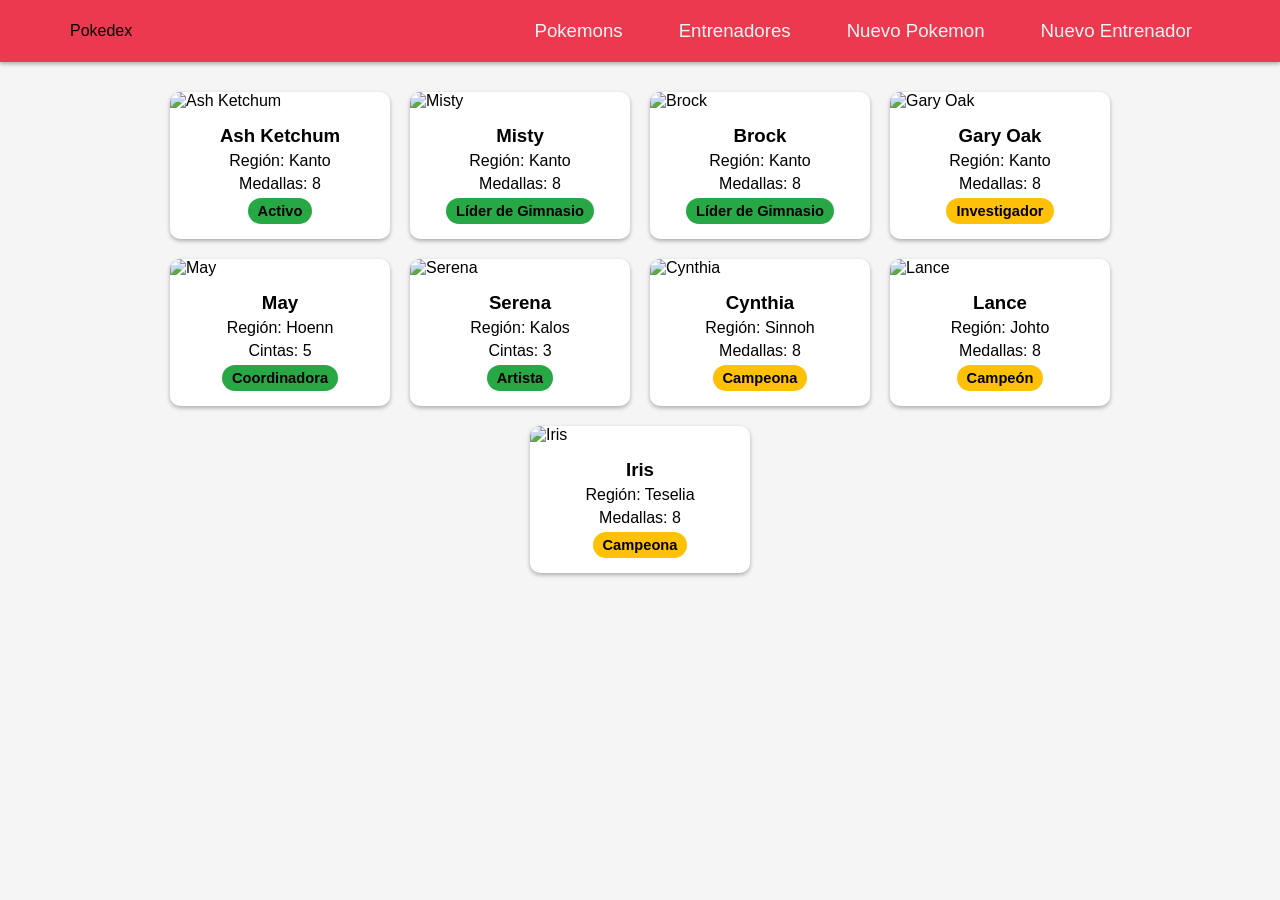
==== trainers.html @ af018716 "avence #2" ====
<!DOCTYPE html>
<html lang="es">
<head>
    <meta charset="UTF-8">
    <meta name="viewport" content="width=device-width, initial-scale=1.0">
    <title>Pokedex</title>
    <link rel="stylesheet" href="assets/css/menu.css">
    <link rel="stylesheet" href="assets/css/trainers.css">
    <link href="https://fonts.cdnfonts.com/css/pokemon-solid" rel="stylesheet">
</head>
<body>
    <nav class="navbar">
        <div class="nav-container">
            <div class="nav-logo">Pokedex</div>
            <ul class="nav-menu">
                <li class="nav-item"><a href="index.html" class="nav-link">Pokemons</a></li>
                <li class="nav-item"><a href="trainers.html" class="nav-link">Entrenadores</a></li>
                <li class="nav-item"><a href="#nuevo-pokemon" class="nav-link">Nuevo Pokemon</a></li>
                <li class="nav-item"><a href="#nuevo-entrenador" class="nav-link">Nuevo Entrenador</a></li>
            </ul>
        </div>
    </nav>

    <main class="container">
        <section id="entrenadores" class="trainers-grid">
            <div class="trainer-card">
                <img src="https://i.pravatar.cc/300?img=12" alt="Ash Ketchum" class="trainer-image">
                <div class="trainer-info">
                    <h3 class="trainer-name">Ash Ketchum</h3>
                    <p class="trainer-region">Región: Kanto</p>
                    <p class="trainer-badges">Medallas: 8</p>
                    <span class="trainer-status status-active">Activo</span>
                </div>
            </div>

            <div class="trainer-card">
                <img src="https://i.pravatar.cc/300?img=47" alt="Misty" class="trainer-image">
                <div class="trainer-info">
                    <h3 class="trainer-name">Misty</h3>
                    <p class="trainer-region">Región: Kanto</p>
                    <p class="trainer-badges">Medallas: 8</p>
                    <span class="trainer-status status-active">Líder de Gimnasio</span>
                </div>
            </div>

            <div class="trainer-card">
                <img src="https://i.pravatar.cc/300?img=33" alt="Brock" class="trainer-image">
                <div class="trainer-info">
                    <h3 class="trainer-name">Brock</h3>
                    <p class="trainer-region">Región: Kanto</p>
                    <p class="trainer-badges">Medallas: 8</p>
                    <span class="trainer-status status-active">Líder de Gimnasio</span>
                </div>
            </div>

            <div class="trainer-card">
                <img src="https://i.pravatar.cc/300?img=15" alt="Gary Oak" class="trainer-image">
                <div class="trainer-info">
                    <h3 class="trainer-name">Gary Oak</h3>
                    <p class="trainer-region">Región: Kanto</p>
                    <p class="trainer-badges">Medallas: 8</p>
                    <span class="trainer-status status-champion">Investigador</span>
                </div>
            </div>

            <div class="trainer-card">
                <img src="https://i.pravatar.cc/300?img=44" alt="May" class="trainer-image">
                <div class="trainer-info">
                    <h3 class="trainer-name">May</h3>
                    <p class="trainer-region">Región: Hoenn</p>
                    <p class="trainer-badges">Cintas: 5</p>
                    <span class="trainer-status status-active">Coordinadora</span>
                </div>
            </div>

            <div class="trainer-card">
                <img src="https://i.pravatar.cc/300?img=48" alt="Serena" class="trainer-image">
                <div class="trainer-info">
                    <h3 class="trainer-name">Serena</h3>
                    <p class="trainer-region">Región: Kalos</p>
                    <p class="trainer-badges">Cintas: 3</p>
                    <span class="trainer-status status-active">Artista</span>
                </div>
            </div>

            <div class="trainer-card">
                <img src="https://i.pravatar.cc/300?img=45" alt="Cynthia" class="trainer-image">
                <div class="trainer-info">
                    <h3 class="trainer-name">Cynthia</h3>
                    <p class="trainer-region">Región: Sinnoh</p>
                    <p class="trainer-badges">Medallas: 8</p>
                    <span class="trainer-status status-champion">Campeona</span>
                </div>
            </div>

            <div class="trainer-card">
                <img src="https://i.pravatar.cc/300?img=59" alt="Lance" class="trainer-image">
                <div class="trainer-info">
                    <h3 class="trainer-name">Lance</h3>
                    <p class="trainer-region">Región: Johto</p>
                    <p class="trainer-badges">Medallas: 8</p>
                    <span class="trainer-status status-champion">Campeón</span>
                </div>
            </div>

            <div class="trainer-card">
                <img src="https://i.pravatar.cc/300?img=49" alt="Iris" class="trainer-image">
                <div class="trainer-info">
                    <h3 class="trainer-name">Iris</h3>
                    <p class="trainer-region">Región: Teselia</p>
                    <p class="trainer-badges">Medallas: 8</p>
                    <span class="trainer-status status-champion">Campeona</span>
                </div>
            </div>
        </section>
    </main>
</body>
</html>
---- assets/css/menu.css ----
* {
    margin: 0;
    padding: 0;
    box-sizing: border-box;
    font-family: 'Pokemon Solid', sans-serif;
}

body {
    font-family: 'Lucida Sans', 'Lucida Sans Regular', 'Lucida Grande', 'Lucida Sans Unicode', Geneva, Verdana, sans-serif;
    background-color: #f5f5f5;
}

.navbar {
    position: sticky;
    top: 0;
    z-index: 1000;
    background-color: #ec3950;
    box-shadow: 0 2px 4px rgba(0, 0, 0, 0.3);
}

.nav-container {
    display: flex;
    justify-content: space-between;
    align-items: center;
    flex-wrap: wrap;
    padding: 20px 30px;
    max-width: 1200px;
    margin: auto;
}
.nav-logo img{
    width: 250px;
    height: auto;
}

.nav-menu {
    display: flex;
    flex-wrap: wrap;
    gap: 20px;
    list-style: none;

}

.nav-link {
    color: #f5f5f5;
    text-decoration: double;
    font-size: 14pt;
    font-weight: 500;
    padding: 9px 18px;

}

.nav-link:hover {
    color: rgb(0, 0, 0); 
}

@media screen and (max-widht: 900px) {
    .nav-container {
        flex-direction: column;
        align-items: flex-start;
        padding: 16px;
    }
    .nav-logo img{
        width: 100%;
        height: auto;
    }
    .nav-menu{
        flex-direction: column;
        width: 100%;
    }
    .nav-link{
        width: 100%;
        text-align: left;
    }
}
---- assets/css/trainers.css ----
.trainers-grid {
    display: flex;
    flex-wrap: wrap;
    gap: 20px;
    max-width: 1200px;
    margin: 30px auto;
    padding: 0 20px;
    justify-content: center;
    font-family: 'Pokemon Solid', sans-serif;
}

body {
    font-family: 'Lucida Sans', 'Lucida Sans Regular', 'Lucida Grande', 'Lucida Sans Unicode', Geneva, Verdana, sans-serif;
    background-color: #f5f5f5;
}

.trainer-card {
    background-color: #fff; 
    color: #000;
    width: 220px;
    border-radius: 10px;
    overflow: hidden;
    box-shadow: 0 2px 4px rgba(0,0,0,0.3);
    transition: transform 0.3s, box-shadow 0.3s;
}

.trainer-card:hover {
    transform: translateY(-5px);
    box-shadow: 0 5px 15px rgba(0,0,0,0.3);
}

.trainer-image {
    width: 100%;
    height: auto;
    display: block;
}

.trainer-info {
    padding: 15px;
    text-align: center;
}

.trainer-name {
    font-family: 'Pokemon Solid', sans-serif;
    font-size: 14pt;
    margin-bottom: 5px;
}

.trainer-region,
.trainer-badges {
    font-size: 12pt;
    margin-bottom: 5px;
}

.trainer-status {
    display: inline-block;
    padding: 5px 10px;
    border-radius: 20px;
    font-size: 11pt;
    font-weight: bold;
    background-color: #000;
}

.status-active {
    background-color: #28a745; 
}

.status-champion {
    background-color: #ffc107; 
}

@media screen and (max-width: 900px) {
    .trainers-grid {
        flex-direction: column;
        align-items: center;
        padding: 0 10px;
    }

    .trainer-card {
        width: 100%;
        max-width: 300px;
    }
}
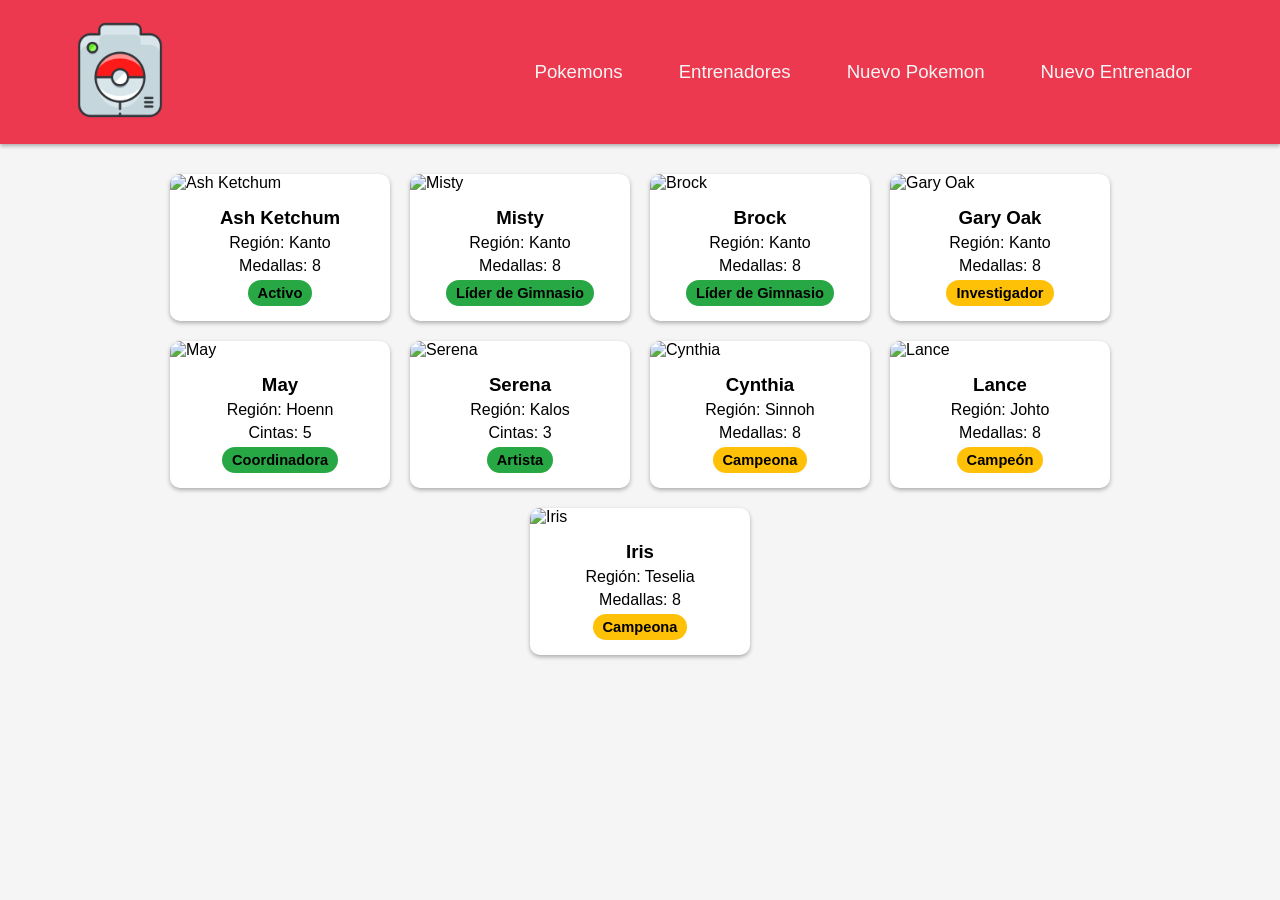
==== commit e2d60076: "avance #3" ====
--- a/trainers.html
+++ b/trainers.html
@@ -11,7 +11,8 @@
 <body>
     <nav class="navbar">
         <div class="nav-container">
-            <div class="nav-logo">Pokedex</div>
+            <div class="nav-logo"><img src="assets/img/Pokedex_tool_icon-icons.com_67529.png" alt="logo">
+            </div>
             <ul class="nav-menu">
                 <li class="nav-item"><a href="index.html" class="nav-link">Pokemons</a></li>
                 <li class="nav-item"><a href="trainers.html" class="nav-link">Entrenadores</a></li>
--- a/assets/css/trainers.css
+++ b/assets/css/trainers.css
@@ -13,6 +13,10 @@
 body {
     font-family: 'Lucida Sans', 'Lucida Sans Regular', 'Lucida Grande', 'Lucida Sans Unicode', Geneva, Verdana, sans-serif;
     background-color: #f5f5f5;
+}
+.nav-logo img{
+    width: 100px;
+    height: auto;
 }
 
 .trainer-card {
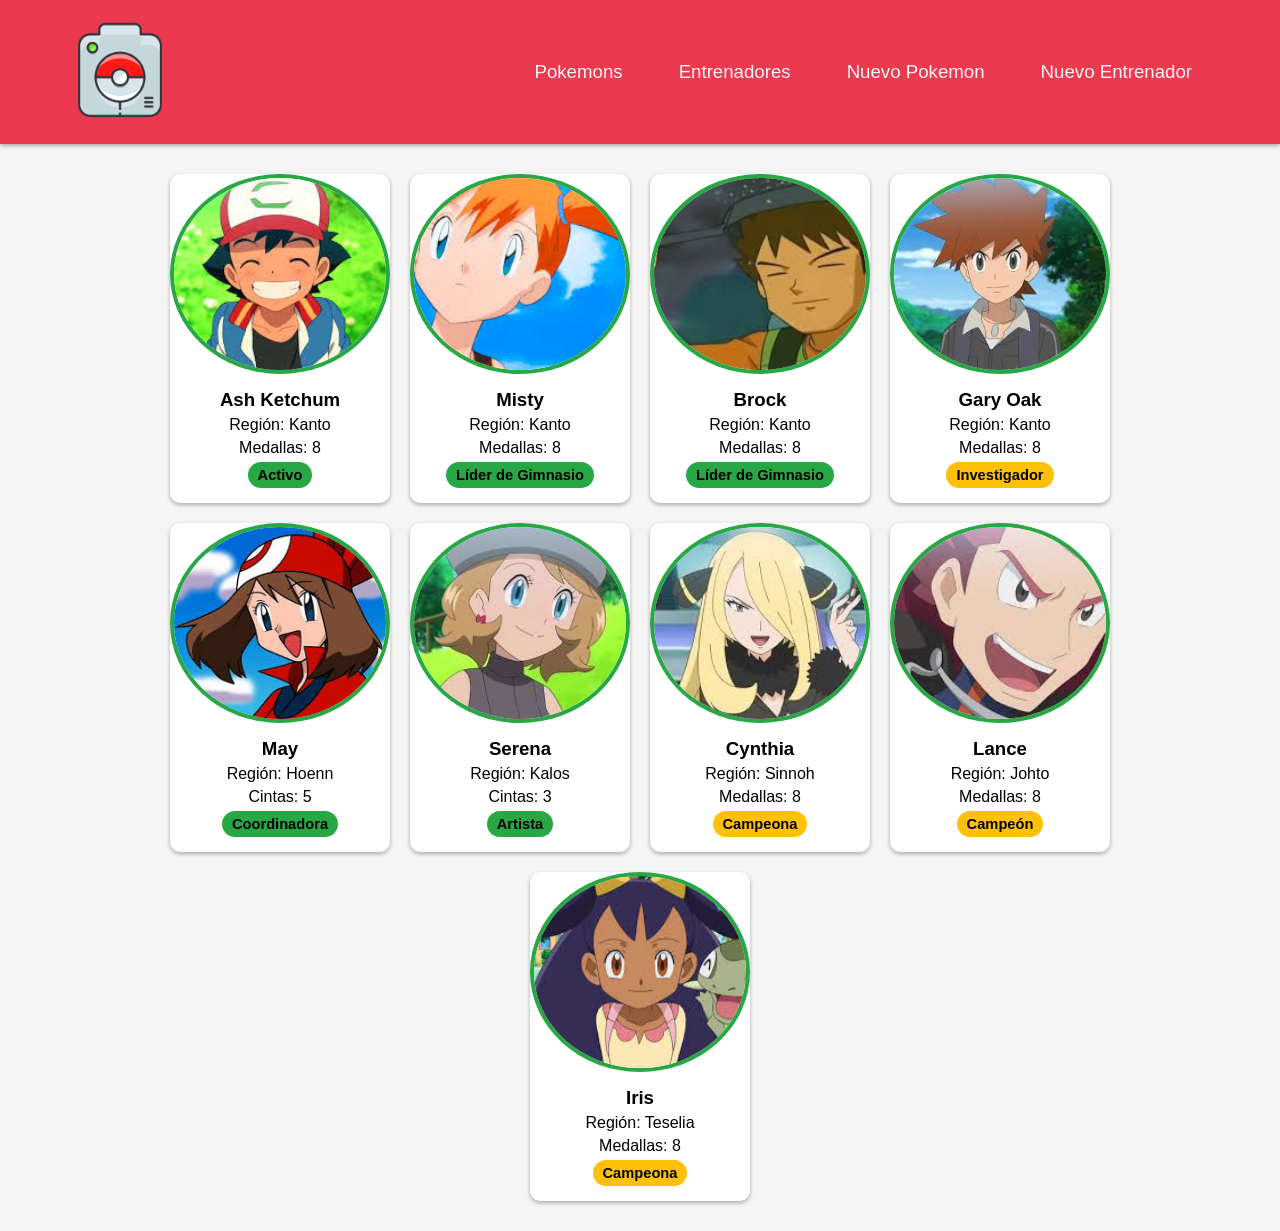
==== commit d374a22e: "avance #4" ====
--- a/trainers.html
+++ b/trainers.html
@@ -25,7 +25,7 @@
     <main class="container">
         <section id="entrenadores" class="trainers-grid">
             <div class="trainer-card">
-                <img src="https://i.pravatar.cc/300?img=12" alt="Ash Ketchum" class="trainer-image">
+                <img src="[data-uri]" alt="Ash Ketchum" class="trainer-image">
                 <div class="trainer-info">
                     <h3 class="trainer-name">Ash Ketchum</h3>
                     <p class="trainer-region">Región: Kanto</p>
@@ -35,7 +35,7 @@
             </div>
 
             <div class="trainer-card">
-                <img src="https://i.pravatar.cc/300?img=47" alt="Misty" class="trainer-image">
+                <img src="[data-uri]" alt="Misty" class="trainer-image">
                 <div class="trainer-info">
                     <h3 class="trainer-name">Misty</h3>
                     <p class="trainer-region">Región: Kanto</p>
@@ -45,7 +45,7 @@
             </div>
 
             <div class="trainer-card">
-                <img src="https://i.pravatar.cc/300?img=33" alt="Brock" class="trainer-image">
+                <img src="[data-uri]" alt="Brock" class="trainer-image">
                 <div class="trainer-info">
                     <h3 class="trainer-name">Brock</h3>
                     <p class="trainer-region">Región: Kanto</p>
@@ -55,7 +55,7 @@
             </div>
 
             <div class="trainer-card">
-                <img src="https://i.pravatar.cc/300?img=15" alt="Gary Oak" class="trainer-image">
+                <img src="[data-uri]" alt="Gary Oak" class="trainer-image">
                 <div class="trainer-info">
                     <h3 class="trainer-name">Gary Oak</h3>
                     <p class="trainer-region">Región: Kanto</p>
@@ -65,7 +65,7 @@
             </div>
 
             <div class="trainer-card">
-                <img src="https://i.pravatar.cc/300?img=44" alt="May" class="trainer-image">
+                <img src="[data-uri]" alt="May" class="trainer-image">
                 <div class="trainer-info">
                     <h3 class="trainer-name">May</h3>
                     <p class="trainer-region">Región: Hoenn</p>
@@ -75,7 +75,7 @@
             </div>
 
             <div class="trainer-card">
-                <img src="https://i.pravatar.cc/300?img=48" alt="Serena" class="trainer-image">
+                <img src="[data-uri]" alt="Serena" class="trainer-image">
                 <div class="trainer-info">
                     <h3 class="trainer-name">Serena</h3>
                     <p class="trainer-region">Región: Kalos</p>
@@ -85,7 +85,7 @@
             </div>
 
             <div class="trainer-card">
-                <img src="https://i.pravatar.cc/300?img=45" alt="Cynthia" class="trainer-image">
+                <img src="[data-uri]" alt="Cynthia" class="trainer-image">
                 <div class="trainer-info">
                     <h3 class="trainer-name">Cynthia</h3>
                     <p class="trainer-region">Región: Sinnoh</p>
@@ -95,7 +95,7 @@
             </div>
 
             <div class="trainer-card">
-                <img src="https://i.pravatar.cc/300?img=59" alt="Lance" class="trainer-image">
+                <img src="[data-uri]" alt="Lance" class="trainer-image">
                 <div class="trainer-info">
                     <h3 class="trainer-name">Lance</h3>
                     <p class="trainer-region">Región: Johto</p>
@@ -105,7 +105,7 @@
             </div>
 
             <div class="trainer-card">
-                <img src="https://i.pravatar.cc/300?img=49" alt="Iris" class="trainer-image">
+                <img src="[data-uri]" alt="Iris" class="trainer-image">
                 <div class="trainer-info">
                     <h3 class="trainer-name">Iris</h3>
                     <p class="trainer-region">Región: Teselia</p>
--- a/assets/css/trainers.css
+++ b/assets/css/trainers.css
@@ -36,8 +36,11 @@
 
 .trainer-image {
     width: 100%;
-    height: auto;
+    height: 200px;
     display: block;
+    border: 4px solid #28a745;
+    border-radius: 50%;
+    object-fit: cover;
 }
 
 .trainer-info {
@@ -83,6 +86,7 @@
 
     .trainer-card {
         width: 100%;
-        max-width: 300px;
+        max-width: 100px;
+        
     }
 }
